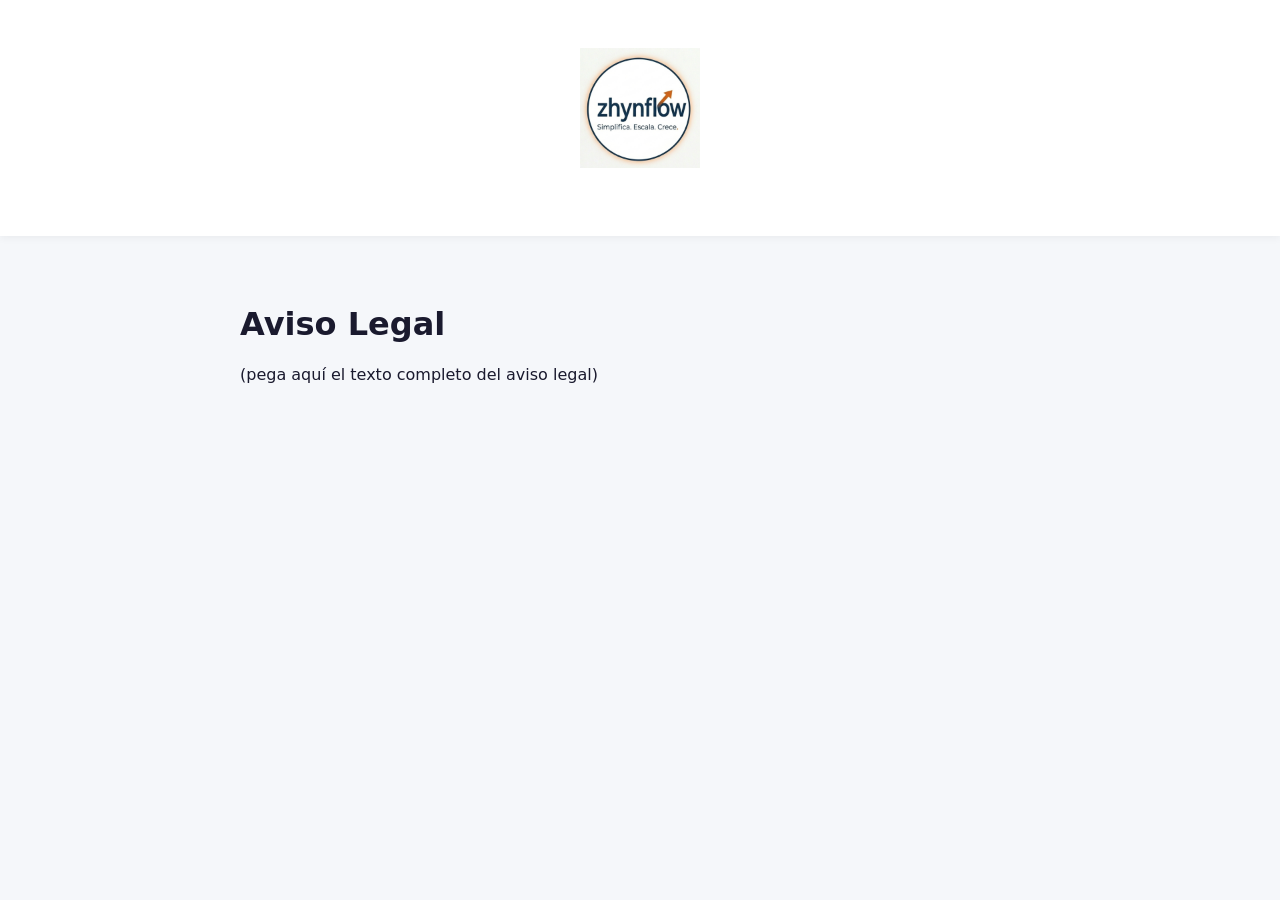
==== legal.html @ cfd8d445 "Create legal.html" ====
<!DOCTYPE html>
<html lang="es">
<head>
    <meta charset="UTF-8">
    <title>Aviso Legal - ZhynFlow</title>
    <link rel="stylesheet" href="style.css">
</head>
<body>
    <header>
        <a href="index.html"><img src="logo.png" alt="ZhynFlow" class="logo"></a>
    </header>
    <main style="max-width:800px; margin:2rem auto; padding:1rem;">
        <h1>Aviso Legal</h1>
        <p style="white-space:pre-line;">(pega aquí el texto completo del aviso legal)</p>
    </main>
</body>
</html>
---- style.css ----
body {
    font-family: 'Segoe UI', system-ui, sans-serif;
    margin: 0;
    padding: 0;
    background: #f5f7fa;
    color: #1a1a2e;
}
header {
    text-align: center;
    padding: 3rem 1rem;
    background: #ffffff;
    box-shadow: 0 2px 8px rgba(0,0,0,0.05);
}
.logo {
    max-width: 120px;
    margin-bottom: 1rem;
}
.tagline {
    font-size: 1.3rem;
    color: #2e7d32;
    font-weight: 600;
}
#products {
    padding: 2rem;
    max-width: 1000px;
    margin: 0 auto;
}
#products h2 {
    text-align: center;
    margin-bottom: 2rem;
}
.product-card {
    background: white;
    border-radius: 12px;
    padding: 2rem;
    margin-bottom: 2rem;
    box-shadow: 0 5px 15px rgba(0,0,0,0.08);
    display: flex;
    flex-wrap: wrap;
    gap: 2rem;
}
.product-card img {
    width: 120px;
    height: 120px;
    object-fit: contain;
}
.product-info {
    flex: 1;
    min-width: 250px;
}
.product-info h3 {
    margin-top: 0;
}
.price {
    font-size: 2rem;
    font-weight: 700;
    color: #0d6efd;
    margin: 0.5rem 0;
}
.buy-btn {
    display: inline-block;
    background: #0d6efd;
    color: white;
    padding: 0.8rem 2rem;
    border-radius: 8px;
    text-decoration: none;
    font-weight: 600;
    margin-top: 1rem;
}
.buy-btn:hover {
    background: #0b5ed7;
}
#how-it-works {
    background: white;
    padding: 3rem 1rem;
}
.features {
    display: flex;
    justify-content: center;
    gap: 2rem;
    flex-wrap: wrap;
    max-width: 900px;
    margin: 0 auto;
}
.feature {
    text-align: center;
    flex: 1;
    min-width: 200px;
}
.feature .icon { font-size: 2rem; }
#testimonials {
    padding: 2rem;
    max-width: 800px;
    margin: 0 auto;
    text-align: center;
}
footer {
    text-align: center;
    padding: 2rem;
    color: #888;
    font-size: 0.9rem;
}
footer a { color: #888; margin: 0 0.5rem; }
@media (max-width: 600px) {
    .product-card { flex-direction: column; }
    .features { flex-direction: column; }
}
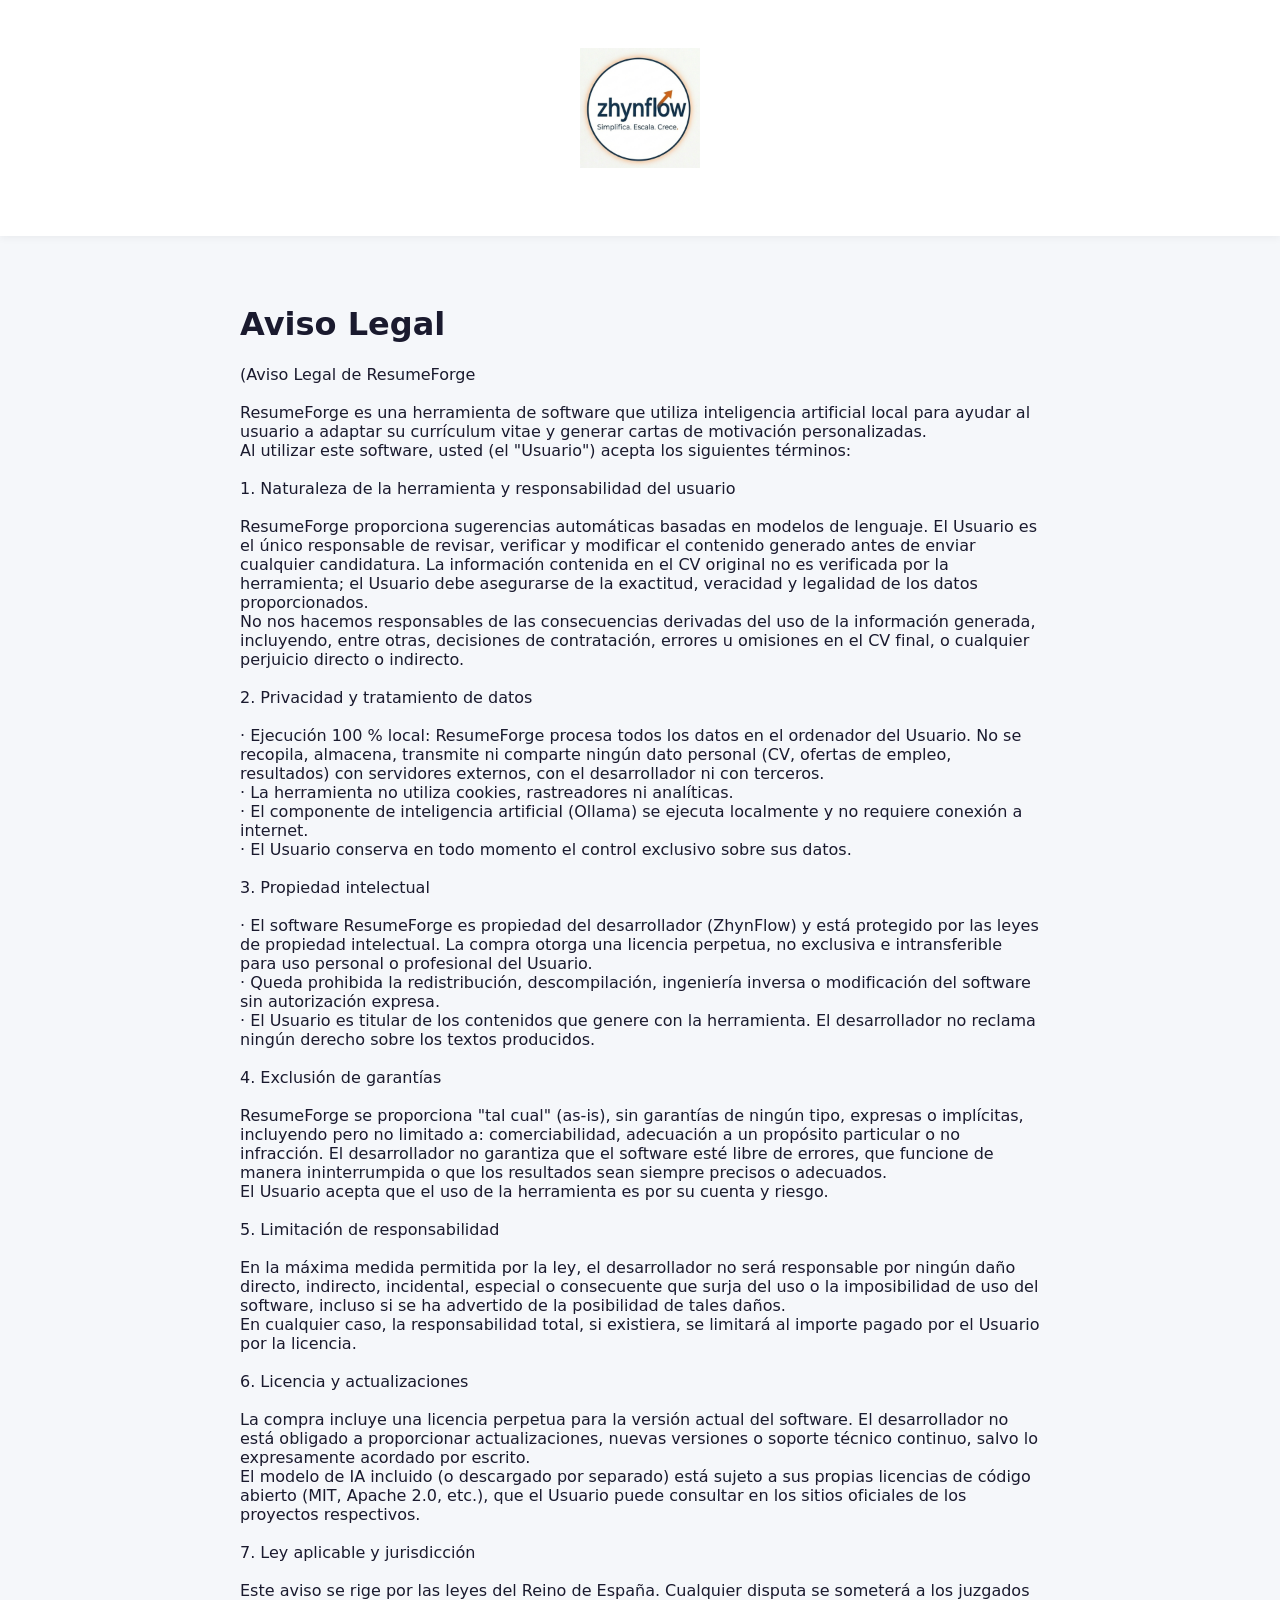
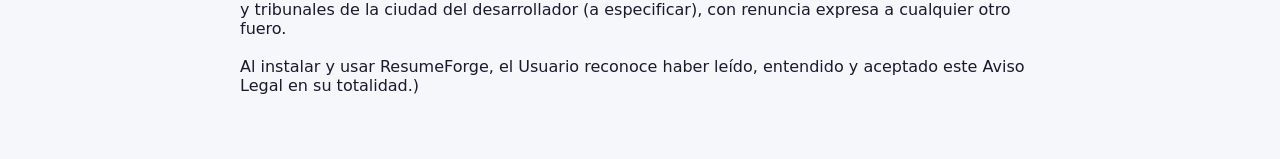
==== commit 9f54c214: "Update legal.html" ====
--- a/legal.html
+++ b/legal.html
@@ -11,7 +11,49 @@
     </header>
     <main style="max-width:800px; margin:2rem auto; padding:1rem;">
         <h1>Aviso Legal</h1>
-        <p style="white-space:pre-line;">(pega aquí el texto completo del aviso legal)</p>
+        <p style="white-space:pre-line;">(Aviso Legal de ResumeForge
+
+ResumeForge es una herramienta de software que utiliza inteligencia artificial local para ayudar al usuario a adaptar su currículum vitae y generar cartas de motivación personalizadas.
+Al utilizar este software, usted (el "Usuario") acepta los siguientes términos:
+
+1. Naturaleza de la herramienta y responsabilidad del usuario
+
+ResumeForge proporciona sugerencias automáticas basadas en modelos de lenguaje. El Usuario es el único responsable de revisar, verificar y modificar el contenido generado antes de enviar cualquier candidatura. La información contenida en el CV original no es verificada por la herramienta; el Usuario debe asegurarse de la exactitud, veracidad y legalidad de los datos proporcionados.
+No nos hacemos responsables de las consecuencias derivadas del uso de la información generada, incluyendo, entre otras, decisiones de contratación, errores u omisiones en el CV final, o cualquier perjuicio directo o indirecto.
+
+2. Privacidad y tratamiento de datos
+
+· Ejecución 100 % local: ResumeForge procesa todos los datos en el ordenador del Usuario. No se recopila, almacena, transmite ni comparte ningún dato personal (CV, ofertas de empleo, resultados) con servidores externos, con el desarrollador ni con terceros.
+· La herramienta no utiliza cookies, rastreadores ni analíticas.
+· El componente de inteligencia artificial (Ollama) se ejecuta localmente y no requiere conexión a internet.
+· El Usuario conserva en todo momento el control exclusivo sobre sus datos.
+
+3. Propiedad intelectual
+
+· El software ResumeForge es propiedad del desarrollador (ZhynFlow) y está protegido por las leyes de propiedad intelectual. La compra otorga una licencia perpetua, no exclusiva e intransferible para uso personal o profesional del Usuario.
+· Queda prohibida la redistribución, descompilación, ingeniería inversa o modificación del software sin autorización expresa.
+· El Usuario es titular de los contenidos que genere con la herramienta. El desarrollador no reclama ningún derecho sobre los textos producidos.
+
+4. Exclusión de garantías
+
+ResumeForge se proporciona "tal cual" (as-is), sin garantías de ningún tipo, expresas o implícitas, incluyendo pero no limitado a: comerciabilidad, adecuación a un propósito particular o no infracción. El desarrollador no garantiza que el software esté libre de errores, que funcione de manera ininterrumpida o que los resultados sean siempre precisos o adecuados.
+El Usuario acepta que el uso de la herramienta es por su cuenta y riesgo.
+
+5. Limitación de responsabilidad
+
+En la máxima medida permitida por la ley, el desarrollador no será responsable por ningún daño directo, indirecto, incidental, especial o consecuente que surja del uso o la imposibilidad de uso del software, incluso si se ha advertido de la posibilidad de tales daños.
+En cualquier caso, la responsabilidad total, si existiera, se limitará al importe pagado por el Usuario por la licencia.
+
+6. Licencia y actualizaciones
+
+La compra incluye una licencia perpetua para la versión actual del software. El desarrollador no está obligado a proporcionar actualizaciones, nuevas versiones o soporte técnico continuo, salvo lo expresamente acordado por escrito.
+El modelo de IA incluido (o descargado por separado) está sujeto a sus propias licencias de código abierto (MIT, Apache 2.0, etc.), que el Usuario puede consultar en los sitios oficiales de los proyectos respectivos.
+
+7. Ley aplicable y jurisdicción
+
+Este aviso se rige por las leyes del Reino de España. Cualquier disputa se someterá a los juzgados y tribunales de la ciudad del desarrollador (a especificar), con renuncia expresa a cualquier otro fuero.
+
+Al instalar y usar ResumeForge, el Usuario reconoce haber leído, entendido y aceptado este Aviso Legal en su totalidad.)</p>
     </main>
 </body>
 </html>
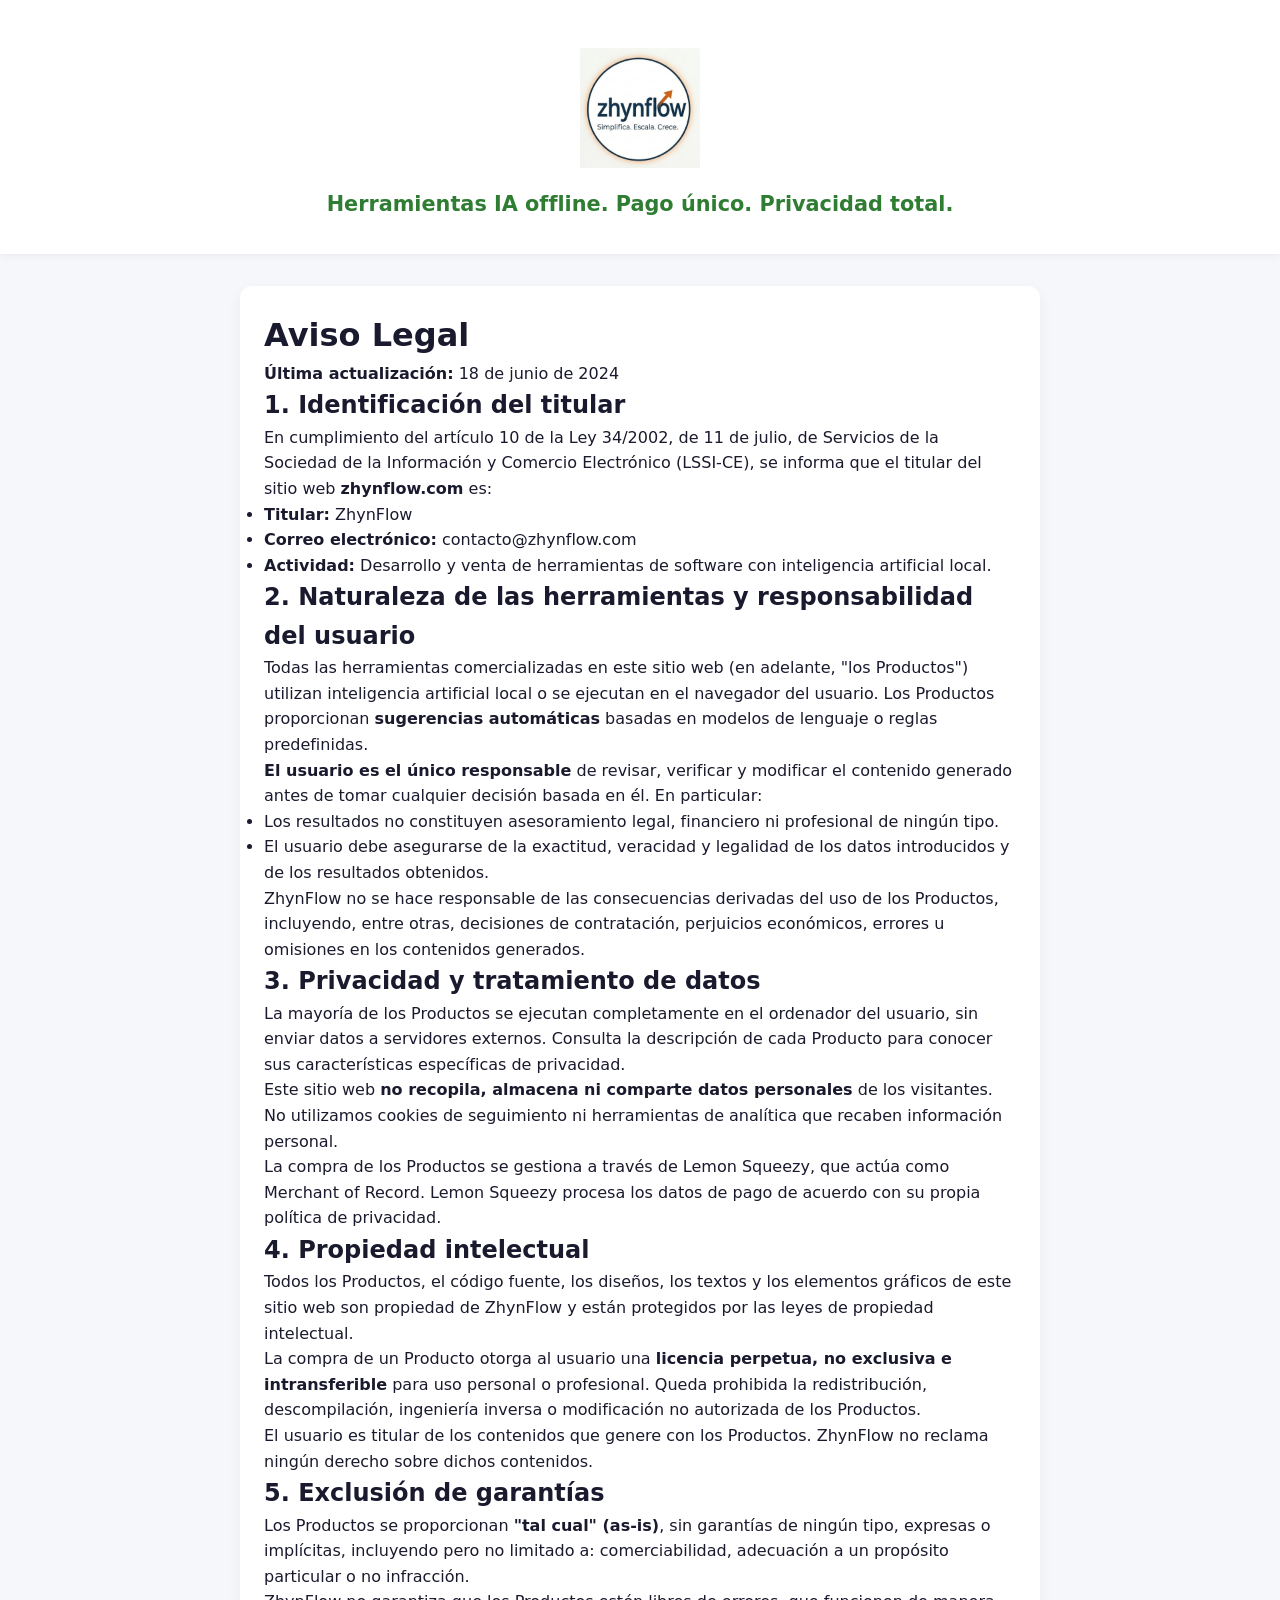
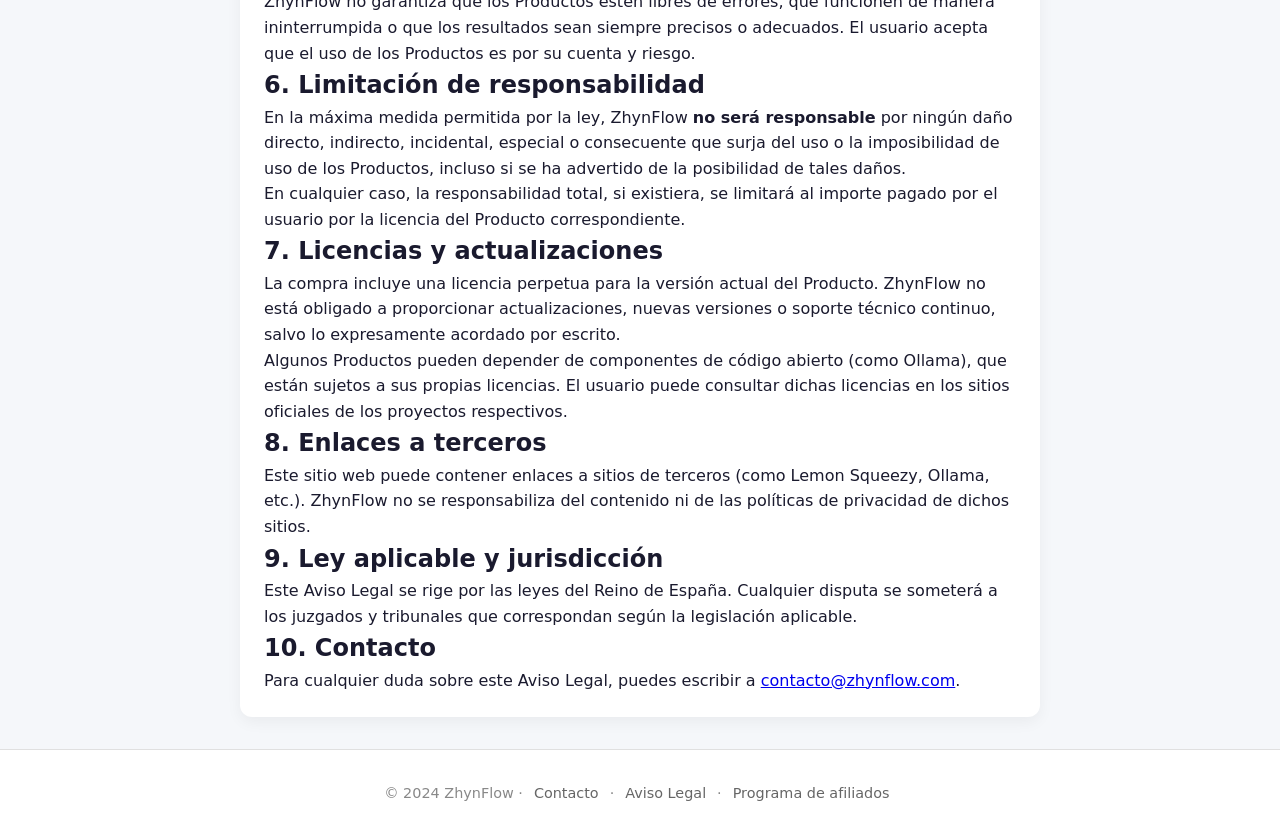
==== commit b791bc5a: "Update legal.html" ====
--- a/legal.html
+++ b/legal.html
@@ -2,58 +2,72 @@
 <html lang="es">
 <head>
     <meta charset="UTF-8">
-    <title>Aviso Legal - ZhynFlow</title>
+    <meta name="viewport" content="width=device-width, initial-scale=1.0">
+    <title>Aviso Legal – ZhynFlow</title>
     <link rel="stylesheet" href="style.css">
+    <link rel="icon" type="image/x-icon" href="favicon.ico">
 </head>
 <body>
     <header>
         <a href="index.html"><img src="logo.png" alt="ZhynFlow" class="logo"></a>
+        <p class="tagline">Herramientas IA offline. Pago único. Privacidad total.</p>
     </header>
-    <main style="max-width:800px; margin:2rem auto; padding:1rem;">
+
+    <main style="max-width:800px; margin:2rem auto; padding:1.5rem; background:white; border-radius:12px; box-shadow:0 5px 15px rgba(0,0,0,0.05);">
         <h1>Aviso Legal</h1>
-        <p style="white-space:pre-line;">(Aviso Legal de ResumeForge
+        <p><strong>Última actualización:</strong> 18 de junio de 2024</p>
 
-ResumeForge es una herramienta de software que utiliza inteligencia artificial local para ayudar al usuario a adaptar su currículum vitae y generar cartas de motivación personalizadas.
-Al utilizar este software, usted (el "Usuario") acepta los siguientes términos:
+        <h2>1. Identificación del titular</h2>
+        <p>En cumplimiento del artículo 10 de la Ley 34/2002, de 11 de julio, de Servicios de la Sociedad de la Información y Comercio Electrónico (LSSI-CE), se informa que el titular del sitio web <strong>zhynflow.com</strong> es:</p>
+        <ul>
+            <li><strong>Titular:</strong> ZhynFlow</li>
+            <li><strong>Correo electrónico:</strong> contacto@zhynflow.com</li>
+            <li><strong>Actividad:</strong> Desarrollo y venta de herramientas de software con inteligencia artificial local.</li>
+        </ul>
 
-1. Naturaleza de la herramienta y responsabilidad del usuario
+        <h2>2. Naturaleza de las herramientas y responsabilidad del usuario</h2>
+        <p>Todas las herramientas comercializadas en este sitio web (en adelante, "los Productos") utilizan inteligencia artificial local o se ejecutan en el navegador del usuario. Los Productos proporcionan <strong>sugerencias automáticas</strong> basadas en modelos de lenguaje o reglas predefinidas.</p>
+        <p><strong>El usuario es el único responsable</strong> de revisar, verificar y modificar el contenido generado antes de tomar cualquier decisión basada en él. En particular:</p>
+        <ul>
+            <li>Los resultados no constituyen asesoramiento legal, financiero ni profesional de ningún tipo.</li>
+            <li>El usuario debe asegurarse de la exactitud, veracidad y legalidad de los datos introducidos y de los resultados obtenidos.</li>
+        </ul>
+        <p>ZhynFlow no se hace responsable de las consecuencias derivadas del uso de los Productos, incluyendo, entre otras, decisiones de contratación, perjuicios económicos, errores u omisiones en los contenidos generados.</p>
 
-ResumeForge proporciona sugerencias automáticas basadas en modelos de lenguaje. El Usuario es el único responsable de revisar, verificar y modificar el contenido generado antes de enviar cualquier candidatura. La información contenida en el CV original no es verificada por la herramienta; el Usuario debe asegurarse de la exactitud, veracidad y legalidad de los datos proporcionados.
-No nos hacemos responsables de las consecuencias derivadas del uso de la información generada, incluyendo, entre otras, decisiones de contratación, errores u omisiones en el CV final, o cualquier perjuicio directo o indirecto.
+        <h2>3. Privacidad y tratamiento de datos</h2>
+        <p>La mayoría de los Productos se ejecutan completamente en el ordenador del usuario, sin enviar datos a servidores externos. Consulta la descripción de cada Producto para conocer sus características específicas de privacidad.</p>
+        <p>Este sitio web <strong>no recopila, almacena ni comparte datos personales</strong> de los visitantes. No utilizamos cookies de seguimiento ni herramientas de analítica que recaben información personal.</p>
+        <p>La compra de los Productos se gestiona a través de Lemon Squeezy, que actúa como Merchant of Record. Lemon Squeezy procesa los datos de pago de acuerdo con su propia política de privacidad.</p>
 
-2. Privacidad y tratamiento de datos
+        <h2>4. Propiedad intelectual</h2>
+        <p>Todos los Productos, el código fuente, los diseños, los textos y los elementos gráficos de este sitio web son propiedad de ZhynFlow y están protegidos por las leyes de propiedad intelectual.</p>
+        <p>La compra de un Producto otorga al usuario una <strong>licencia perpetua, no exclusiva e intransferible</strong> para uso personal o profesional. Queda prohibida la redistribución, descompilación, ingeniería inversa o modificación no autorizada de los Productos.</p>
+        <p>El usuario es titular de los contenidos que genere con los Productos. ZhynFlow no reclama ningún derecho sobre dichos contenidos.</p>
 
-· Ejecución 100 % local: ResumeForge procesa todos los datos en el ordenador del Usuario. No se recopila, almacena, transmite ni comparte ningún dato personal (CV, ofertas de empleo, resultados) con servidores externos, con el desarrollador ni con terceros.
-· La herramienta no utiliza cookies, rastreadores ni analíticas.
-· El componente de inteligencia artificial (Ollama) se ejecuta localmente y no requiere conexión a internet.
-· El Usuario conserva en todo momento el control exclusivo sobre sus datos.
+        <h2>5. Exclusión de garantías</h2>
+        <p>Los Productos se proporcionan <strong>"tal cual" (as-is)</strong>, sin garantías de ningún tipo, expresas o implícitas, incluyendo pero no limitado a: comerciabilidad, adecuación a un propósito particular o no infracción.</p>
+        <p>ZhynFlow no garantiza que los Productos estén libres de errores, que funcionen de manera ininterrumpida o que los resultados sean siempre precisos o adecuados. El usuario acepta que el uso de los Productos es por su cuenta y riesgo.</p>
 
-3. Propiedad intelectual
+        <h2>6. Limitación de responsabilidad</h2>
+        <p>En la máxima medida permitida por la ley, ZhynFlow <strong>no será responsable</strong> por ningún daño directo, indirecto, incidental, especial o consecuente que surja del uso o la imposibilidad de uso de los Productos, incluso si se ha advertido de la posibilidad de tales daños.</p>
+        <p>En cualquier caso, la responsabilidad total, si existiera, se limitará al importe pagado por el usuario por la licencia del Producto correspondiente.</p>
 
-· El software ResumeForge es propiedad del desarrollador (ZhynFlow) y está protegido por las leyes de propiedad intelectual. La compra otorga una licencia perpetua, no exclusiva e intransferible para uso personal o profesional del Usuario.
-· Queda prohibida la redistribución, descompilación, ingeniería inversa o modificación del software sin autorización expresa.
-· El Usuario es titular de los contenidos que genere con la herramienta. El desarrollador no reclama ningún derecho sobre los textos producidos.
+        <h2>7. Licencias y actualizaciones</h2>
+        <p>La compra incluye una licencia perpetua para la versión actual del Producto. ZhynFlow no está obligado a proporcionar actualizaciones, nuevas versiones o soporte técnico continuo, salvo lo expresamente acordado por escrito.</p>
+        <p>Algunos Productos pueden depender de componentes de código abierto (como Ollama), que están sujetos a sus propias licencias. El usuario puede consultar dichas licencias en los sitios oficiales de los proyectos respectivos.</p>
 
-4. Exclusión de garantías
+        <h2>8. Enlaces a terceros</h2>
+        <p>Este sitio web puede contener enlaces a sitios de terceros (como Lemon Squeezy, Ollama, etc.). ZhynFlow no se responsabiliza del contenido ni de las políticas de privacidad de dichos sitios.</p>
 
-ResumeForge se proporciona "tal cual" (as-is), sin garantías de ningún tipo, expresas o implícitas, incluyendo pero no limitado a: comerciabilidad, adecuación a un propósito particular o no infracción. El desarrollador no garantiza que el software esté libre de errores, que funcione de manera ininterrumpida o que los resultados sean siempre precisos o adecuados.
-El Usuario acepta que el uso de la herramienta es por su cuenta y riesgo.
+        <h2>9. Ley aplicable y jurisdicción</h2>
+        <p>Este Aviso Legal se rige por las leyes del Reino de España. Cualquier disputa se someterá a los juzgados y tribunales que correspondan según la legislación aplicable.</p>
 
-5. Limitación de responsabilidad
+        <h2>10. Contacto</h2>
+        <p>Para cualquier duda sobre este Aviso Legal, puedes escribir a <a href="mailto:contacto@zhynflow.com">contacto@zhynflow.com</a>.</p>
+    </main>
 
-En la máxima medida permitida por la ley, el desarrollador no será responsable por ningún daño directo, indirecto, incidental, especial o consecuente que surja del uso o la imposibilidad de uso del software, incluso si se ha advertido de la posibilidad de tales daños.
-En cualquier caso, la responsabilidad total, si existiera, se limitará al importe pagado por el Usuario por la licencia.
-
-6. Licencia y actualizaciones
-
-La compra incluye una licencia perpetua para la versión actual del software. El desarrollador no está obligado a proporcionar actualizaciones, nuevas versiones o soporte técnico continuo, salvo lo expresamente acordado por escrito.
-El modelo de IA incluido (o descargado por separado) está sujeto a sus propias licencias de código abierto (MIT, Apache 2.0, etc.), que el Usuario puede consultar en los sitios oficiales de los proyectos respectivos.
-
-7. Ley aplicable y jurisdicción
-
-Este aviso se rige por las leyes del Reino de España. Cualquier disputa se someterá a los juzgados y tribunales de la ciudad del desarrollador (a especificar), con renuncia expresa a cualquier otro fuero.
-
-Al instalar y usar ResumeForge, el Usuario reconoce haber leído, entendido y aceptado este Aviso Legal en su totalidad.)</p>
-    </main>
+    <footer>
+        <p>© 2024 ZhynFlow · <a href="mailto:contacto@zhynflow.com">Contacto</a> · <a href="legal.html">Aviso Legal</a> · <a href="https://zhynflow.lemonsqueezy.com/affiliates">Programa de afiliados</a></p>
+    </footer>
 </body>
 </html>
--- a/style.css
+++ b/style.css
@@ -1,107 +1,241 @@
-body {
-    font-family: 'Segoe UI', system-ui, sans-serif;
+* {
+    box-sizing: border-box;
     margin: 0;
     padding: 0;
+}
+
+body {
+    font-family: 'Segoe UI', system-ui, -apple-system, sans-serif;
     background: #f5f7fa;
     color: #1a1a2e;
-}
+    line-height: 1.6;
+}
+
 header {
     text-align: center;
-    padding: 3rem 1rem;
+    padding: 3rem 1rem 2rem;
     background: #ffffff;
     box-shadow: 0 2px 8px rgba(0,0,0,0.05);
 }
+
 .logo {
     max-width: 120px;
-    margin-bottom: 1rem;
-}
+    height: auto;
+    margin-bottom: 0.8rem;
+}
+
 .tagline {
     font-size: 1.3rem;
     color: #2e7d32;
     font-weight: 600;
 }
-#products {
-    padding: 2rem;
+
+section {
+    padding: 3rem 1.5rem;
     max-width: 1000px;
     margin: 0 auto;
 }
-#products h2 {
+
+section h2 {
     text-align: center;
     margin-bottom: 2rem;
-}
+    color: #1a1a2e;
+}
+
 .product-card {
     background: white;
-    border-radius: 12px;
+    border-radius: 16px;
     padding: 2rem;
-    margin-bottom: 2rem;
-    box-shadow: 0 5px 15px rgba(0,0,0,0.08);
+    margin-bottom: 2.5rem;
+    box-shadow: 0 8px 24px rgba(0,0,0,0.06);
     display: flex;
     flex-wrap: wrap;
     gap: 2rem;
-}
-.product-card img {
-    width: 120px;
-    height: 120px;
-    object-fit: contain;
-}
+    align-items: flex-start;
+    transition: box-shadow 0.2s;
+}
+
+.product-card:hover {
+    box-shadow: 0 12px 32px rgba(0,0,0,0.1);
+}
+
+.product-icon {
+    font-size: 3rem;
+    width: 80px;
+    height: 80px;
+    display: flex;
+    align-items: center;
+    justify-content: center;
+    background: #f0f2f5;
+    border-radius: 16px;
+    flex-shrink: 0;
+}
+
 .product-info {
     flex: 1;
     min-width: 250px;
 }
+
 .product-info h3 {
-    margin-top: 0;
-}
+    font-size: 1.6rem;
+    margin-bottom: 0.3rem;
+}
+
+.product-tagline {
+    color: #555;
+    margin-bottom: 0.8rem;
+    font-size: 1.05rem;
+}
+
+.product-desc {
+    margin-bottom: 1rem;
+    color: #444;
+}
+
+.product-features {
+    list-style: none;
+    margin-bottom: 1.2rem;
+}
+
+.product-features li {
+    padding: 0.3rem 0 0.3rem 1.5rem;
+    position: relative;
+    font-size: 0.95rem;
+    color: #333;
+}
+
+.product-features li::before {
+    content: "✅";
+    position: absolute;
+    left: 0;
+    font-size: 0.8rem;
+}
+
+.product-testimonial {
+    background: #f9fafb;
+    border-left: 4px solid #0d6efd;
+    padding: 0.8rem 1rem;
+    margin: 1rem 0;
+    font-style: italic;
+    color: #555;
+    border-radius: 0 8px 8px 0;
+}
+
+.product-testimonial .autor {
+    font-style: normal;
+    font-weight: 600;
+    display: block;
+    margin-top: 0.4rem;
+    color: #333;
+}
+
 .price {
     font-size: 2rem;
     font-weight: 700;
     color: #0d6efd;
-    margin: 0.5rem 0;
-}
+    margin: 0.8rem 0 0.3rem;
+}
+
+.price-type {
+    color: #888;
+    font-size: 0.9rem;
+    margin-bottom: 1rem;
+}
+
 .buy-btn {
     display: inline-block;
     background: #0d6efd;
     color: white;
-    padding: 0.8rem 2rem;
+    padding: 0.8rem 2.2rem;
     border-radius: 8px;
     text-decoration: none;
     font-weight: 600;
-    margin-top: 1rem;
-}
+    font-size: 1rem;
+    transition: background 0.2s;
+    margin-top: 0.5rem;
+}
+
 .buy-btn:hover {
     background: #0b5ed7;
 }
-#how-it-works {
-    background: white;
-    padding: 3rem 1rem;
-}
+
+.etiquetas {
+    margin-top: 1rem;
+    display: flex;
+    flex-wrap: wrap;
+    gap: 0.5rem;
+}
+
+.tag {
+    background: #e8f0fe;
+    color: #1a56db;
+    padding: 0.25rem 0.7rem;
+    border-radius: 20px;
+    font-size: 0.8rem;
+    font-weight: 500;
+}
+
+#why {
+    background: #ffffff;
+    max-width: 100%;
+    padding: 3rem 1.5rem;
+}
+
 .features {
     display: flex;
     justify-content: center;
-    gap: 2rem;
+    gap: 2.5rem;
     flex-wrap: wrap;
     max-width: 900px;
     margin: 0 auto;
 }
+
 .feature {
     text-align: center;
     flex: 1;
     min-width: 200px;
 }
-.feature .icon { font-size: 2rem; }
-#testimonials {
-    padding: 2rem;
-    max-width: 800px;
-    margin: 0 auto;
-    text-align: center;
-}
+
+.feature .icon {
+    font-size: 2.2rem;
+    display: block;
+    margin-bottom: 0.8rem;
+}
+
+.feature h3 {
+    margin-bottom: 0.5rem;
+}
+
 footer {
     text-align: center;
-    padding: 2rem;
+    padding: 2rem 1rem;
     color: #888;
     font-size: 0.9rem;
-}
-footer a { color: #888; margin: 0 0.5rem; }
-@media (max-width: 600px) {
-    .product-card { flex-direction: column; }
-    .features { flex-direction: column; }
-}
+    border-top: 1px solid #e0e0e0;
+    background: #fff;
+}
+
+footer a {
+    color: #666;
+    margin: 0 0.4rem;
+    text-decoration: none;
+}
+
+footer a:hover {
+    text-decoration: underline;
+}
+
+@media (max-width: 650px) {
+    .product-card {
+        flex-direction: column;
+        align-items: center;
+        text-align: center;
+    }
+    .product-features li {
+        text-align: left;
+    }
+    .features {
+        flex-direction: column;
+        align-items: center;
+    }
+}
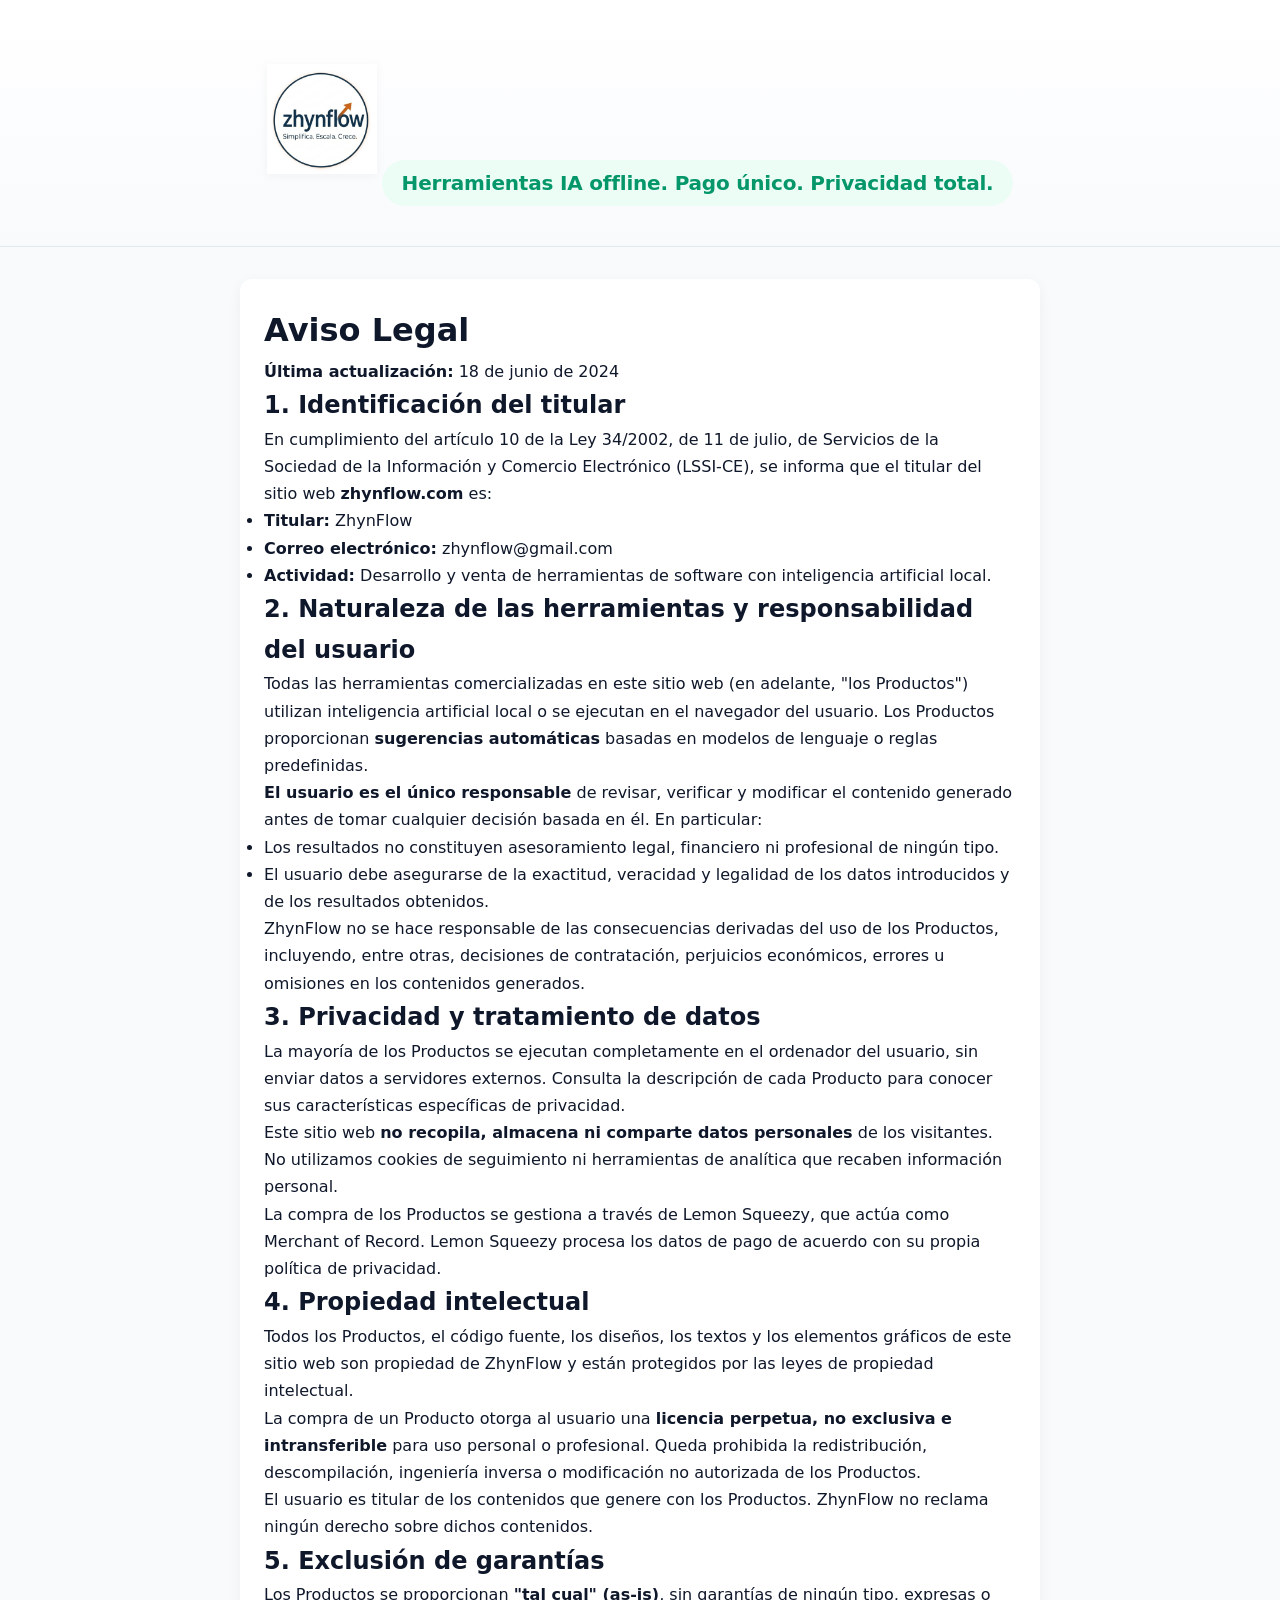
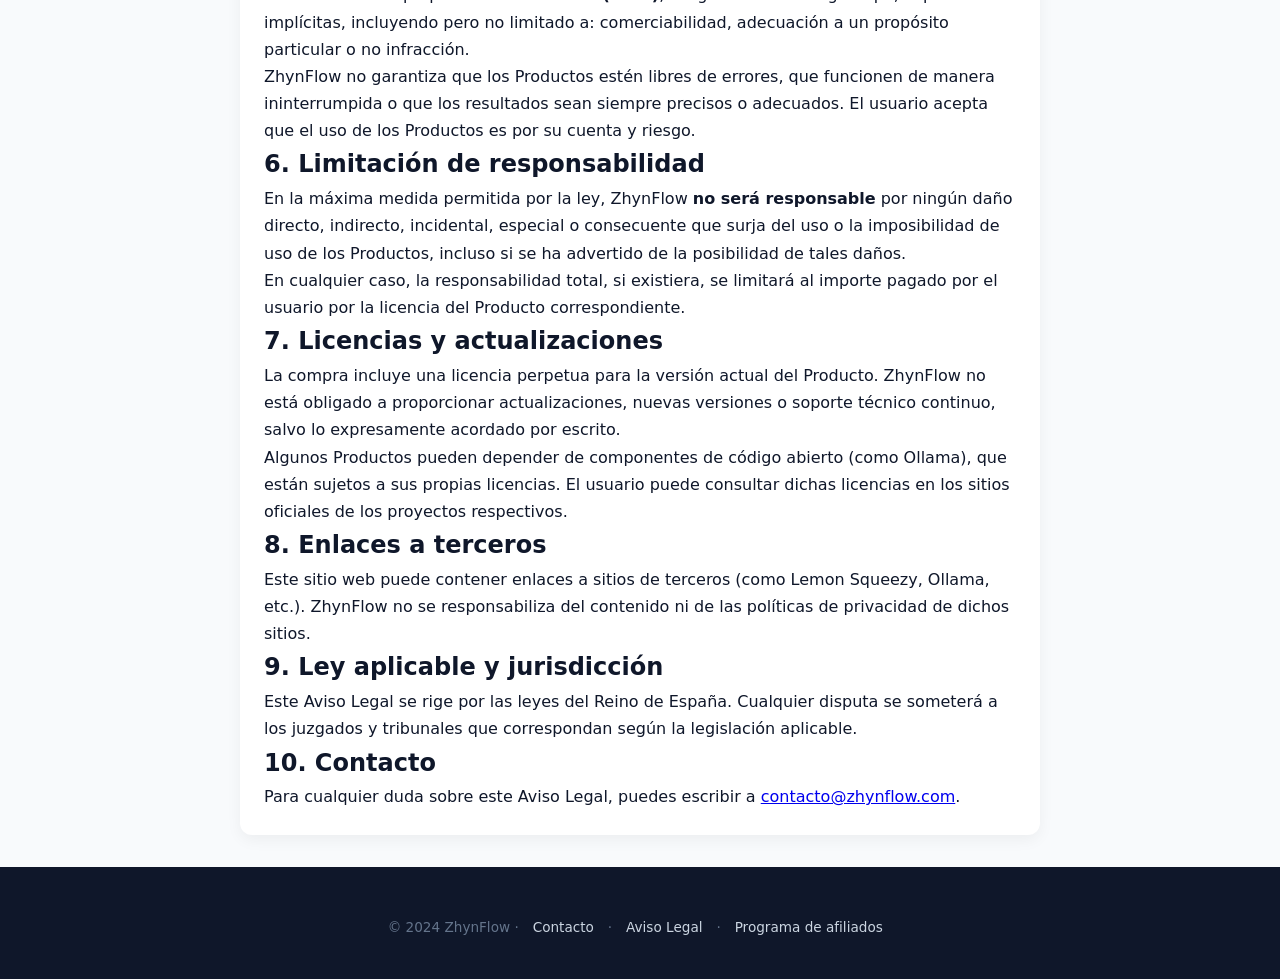
==== commit dcd4df18: "Update legal.html" ====
--- a/legal.html
+++ b/legal.html
@@ -21,7 +21,7 @@
         <p>En cumplimiento del artículo 10 de la Ley 34/2002, de 11 de julio, de Servicios de la Sociedad de la Información y Comercio Electrónico (LSSI-CE), se informa que el titular del sitio web <strong>zhynflow.com</strong> es:</p>
         <ul>
             <li><strong>Titular:</strong> ZhynFlow</li>
-            <li><strong>Correo electrónico:</strong> contacto@zhynflow.com</li>
+            <li><strong>Correo electrónico:</strong> zhynflow@gmail.com</li>
             <li><strong>Actividad:</strong> Desarrollo y venta de herramientas de software con inteligencia artificial local.</li>
         </ul>
 
@@ -67,7 +67,7 @@
     </main>
 
     <footer>
-        <p>© 2024 ZhynFlow · <a href="mailto:contacto@zhynflow.com">Contacto</a> · <a href="legal.html">Aviso Legal</a> · <a href="https://zhynflow.lemonsqueezy.com/affiliates">Programa de afiliados</a></p>
+        <p>© 2024 ZhynFlow · <a href="mailto:zhynflow@gmail.com">Contacto</a> · <a href="legal.html">Aviso Legal</a> · <a href="https://zhynflow.lemonsqueezy.com/affiliates">Programa de afiliados</a></p>
     </footer>
 </body>
 </html>
--- a/style.css
+++ b/style.css
@@ -1,235 +1,315 @@
+/* ========== RESET Y BASE ========== */
 * {
     box-sizing: border-box;
     margin: 0;
     padding: 0;
 }
 
+:root {
+    --bg: #f8fafc;
+    --surface: #ffffff;
+    --text-primary: #0f172a;
+    --text-secondary: #475569;
+    --accent: #0d6efd;
+    --accent-hover: #0b5ed7;
+    --success: #059669;
+    --success-light: #ecfdf5;
+    --border: #e2e8f0;
+    --shadow-sm: 0 1px 2px rgba(0,0,0,0.05);
+    --shadow-md: 0 4px 24px rgba(0,0,0,0.06);
+    --shadow-lg: 0 12px 40px rgba(0,0,0,0.08);
+    --radius: 16px;
+    --transition: 0.25s cubic-bezier(0.4, 0, 0.2, 1);
+}
+
 body {
-    font-family: 'Segoe UI', system-ui, -apple-system, sans-serif;
-    background: #f5f7fa;
-    color: #1a1a2e;
-    line-height: 1.6;
-}
-
+    font-family: 'Inter', system-ui, -apple-system, sans-serif;
+    background: var(--bg);
+    color: var(--text-primary);
+    line-height: 1.7;
+    -webkit-font-smoothing: antialiased;
+}
+
+/* ========== CABECERA ========== */
 header {
     text-align: center;
-    padding: 3rem 1rem 2rem;
-    background: #ffffff;
-    box-shadow: 0 2px 8px rgba(0,0,0,0.05);
-}
-
+    padding: 4rem 1rem 2.5rem;
+    background: linear-gradient(180deg, #ffffff 0%, #f8fafc 100%);
+    border-bottom: 1px solid var(--border);
+}
 .logo {
-    max-width: 120px;
+    max-width: 110px;
     height: auto;
-    margin-bottom: 0.8rem;
-}
-
+    margin-bottom: 1rem;
+    filter: drop-shadow(0 2px 4px rgba(0,0,0,0.04));
+}
 .tagline {
-    font-size: 1.3rem;
-    color: #2e7d32;
+    font-size: 1.25rem;
+    color: var(--success);
     font-weight: 600;
-}
-
+    letter-spacing: -0.01em;
+    background: var(--success-light);
+    display: inline-block;
+    padding: 0.4rem 1.2rem;
+    border-radius: 50px;
+}
+
+/* ========== SECCIONES ========== */
 section {
-    padding: 3rem 1.5rem;
-    max-width: 1000px;
+    padding: 4rem 1.5rem;
+    max-width: 1050px;
     margin: 0 auto;
 }
-
 section h2 {
     text-align: center;
-    margin-bottom: 2rem;
-    color: #1a1a2e;
-}
-
+    margin-bottom: 3rem;
+    color: var(--text-primary);
+    font-size: 2rem;
+    font-weight: 700;
+    letter-spacing: -0.02em;
+}
+
+/* ========== TARJETAS DE PRODUCTO ========== */
 .product-card {
-    background: white;
-    border-radius: 16px;
-    padding: 2rem;
+    background: var(--surface);
+    border-radius: var(--radius);
+    padding: 2.5rem;
     margin-bottom: 2.5rem;
-    box-shadow: 0 8px 24px rgba(0,0,0,0.06);
+    box-shadow: var(--shadow-sm);
+    border: 1px solid var(--border);
     display: flex;
     flex-wrap: wrap;
-    gap: 2rem;
+    gap: 2.5rem;
     align-items: flex-start;
-    transition: box-shadow 0.2s;
-}
-
+    transition: box-shadow var(--transition), transform var(--transition), border-color var(--transition);
+    position: relative;
+    overflow: hidden;
+}
+.product-card::before {
+    content: '';
+    position: absolute;
+    top: 0;
+    left: 0;
+    width: 4px;
+    height: 100%;
+    background: linear-gradient(180deg, var(--accent) 0%, #7c3aed 100%);
+    opacity: 0;
+    transition: opacity var(--transition);
+}
 .product-card:hover {
-    box-shadow: 0 12px 32px rgba(0,0,0,0.1);
+    box-shadow: var(--shadow-lg);
+    border-color: transparent;
+    transform: translateY(-2px);
+}
+.product-card:hover::before {
+    opacity: 1;
 }
 
 .product-icon {
-    font-size: 3rem;
-    width: 80px;
-    height: 80px;
+    font-size: 2.5rem;
+    width: 90px;
+    height: 90px;
     display: flex;
     align-items: center;
     justify-content: center;
-    background: #f0f2f5;
-    border-radius: 16px;
+    background: #f1f5f9;
+    border-radius: 18px;
     flex-shrink: 0;
+    transition: background var(--transition);
+}
+.product-card:hover .product-icon {
+    background: #e8f0fe;
 }
 
 .product-info {
     flex: 1;
-    min-width: 250px;
-}
-
+    min-width: 260px;
+}
 .product-info h3 {
-    font-size: 1.6rem;
+    font-size: 1.7rem;
+    font-weight: 700;
     margin-bottom: 0.3rem;
-}
-
+    letter-spacing: -0.01em;
+}
 .product-tagline {
-    color: #555;
-    margin-bottom: 0.8rem;
-    font-size: 1.05rem;
-}
-
+    color: var(--text-secondary);
+    margin-bottom: 1rem;
+    font-size: 1.1rem;
+    font-weight: 500;
+}
 .product-desc {
-    margin-bottom: 1rem;
-    color: #444;
+    margin-bottom: 1.2rem;
+    color: var(--text-secondary);
+    font-size: 0.95rem;
 }
 
 .product-features {
     list-style: none;
-    margin-bottom: 1.2rem;
-}
-
+    margin-bottom: 1.5rem;
+}
 .product-features li {
-    padding: 0.3rem 0 0.3rem 1.5rem;
+    padding: 0.4rem 0 0.4rem 1.6rem;
     position: relative;
-    font-size: 0.95rem;
-    color: #333;
-}
-
+    font-size: 0.9rem;
+    color: var(--text-primary);
+}
 .product-features li::before {
-    content: "✅";
+    content: "";
     position: absolute;
     left: 0;
-    font-size: 0.8rem;
+    top: 0.7rem;
+    width: 8px;
+    height: 8px;
+    background: var(--success);
+    border-radius: 50%;
 }
 
 .product-testimonial {
     background: #f9fafb;
-    border-left: 4px solid #0d6efd;
-    padding: 0.8rem 1rem;
-    margin: 1rem 0;
+    border-left: 3px solid var(--accent);
+    padding: 1rem 1.2rem;
+    margin: 1.2rem 0;
     font-style: italic;
-    color: #555;
-    border-radius: 0 8px 8px 0;
-}
-
+    color: var(--text-secondary);
+    border-radius: 0 10px 10px 0;
+    font-size: 0.9rem;
+}
 .product-testimonial .autor {
     font-style: normal;
     font-weight: 600;
     display: block;
-    margin-top: 0.4rem;
-    color: #333;
+    margin-top: 0.5rem;
+    color: var(--text-primary);
 }
 
 .price {
-    font-size: 2rem;
-    font-weight: 700;
-    color: #0d6efd;
-    margin: 0.8rem 0 0.3rem;
-}
-
+    font-size: 2.4rem;
+    font-weight: 800;
+    color: var(--text-primary);
+    margin: 0.8rem 0 0;
+    letter-spacing: -0.03em;
+}
+.price .currency {
+    font-size: 1.4rem;
+    font-weight: 600;
+}
 .price-type {
-    color: #888;
-    font-size: 0.9rem;
-    margin-bottom: 1rem;
+    color: var(--text-secondary);
+    font-size: 0.85rem;
+    margin-bottom: 1.2rem;
+    font-weight: 500;
 }
 
 .buy-btn {
     display: inline-block;
-    background: #0d6efd;
+    background: var(--text-primary);
     color: white;
-    padding: 0.8rem 2.2rem;
-    border-radius: 8px;
+    padding: 0.9rem 2.4rem;
+    border-radius: 50px;
     text-decoration: none;
     font-weight: 600;
-    font-size: 1rem;
-    transition: background 0.2s;
-    margin-top: 0.5rem;
-}
-
+    font-size: 0.95rem;
+    letter-spacing: 0.01em;
+    transition: all var(--transition);
+    margin-top: 0.3rem;
+    box-shadow: 0 4px 14px rgba(15, 23, 42, 0.15);
+}
 .buy-btn:hover {
-    background: #0b5ed7;
+    background: #1e293b;
+    transform: translateY(-1px);
+    box-shadow: 0 6px 20px rgba(15, 23, 42, 0.25);
 }
 
 .etiquetas {
-    margin-top: 1rem;
+    margin-top: 1.2rem;
     display: flex;
     flex-wrap: wrap;
     gap: 0.5rem;
 }
-
 .tag {
-    background: #e8f0fe;
-    color: #1a56db;
-    padding: 0.25rem 0.7rem;
-    border-radius: 20px;
-    font-size: 0.8rem;
+    background: #f1f5f9;
+    color: var(--text-secondary);
+    padding: 0.3rem 0.8rem;
+    border-radius: 50px;
+    font-size: 0.75rem;
     font-weight: 500;
-}
-
+    letter-spacing: 0.01em;
+}
+
+/* ========== SECCIÓN ¿POR QUÉ? ========== */
 #why {
-    background: #ffffff;
+    background: var(--surface);
     max-width: 100%;
-    padding: 3rem 1.5rem;
-}
-
+    padding: 5rem 1.5rem;
+    border-top: 1px solid var(--border);
+    border-bottom: 1px solid var(--border);
+}
 .features {
     display: flex;
     justify-content: center;
-    gap: 2.5rem;
+    gap: 3rem;
     flex-wrap: wrap;
-    max-width: 900px;
+    max-width: 950px;
     margin: 0 auto;
 }
-
 .feature {
     text-align: center;
     flex: 1;
     min-width: 200px;
-}
-
+    padding: 1.5rem;
+}
 .feature .icon {
-    font-size: 2.2rem;
+    font-size: 2rem;
     display: block;
-    margin-bottom: 0.8rem;
-}
-
+    margin-bottom: 1rem;
+    width: 60px;
+    height: 60px;
+    line-height: 60px;
+    background: #f1f5f9;
+    border-radius: 50%;
+    margin-left: auto;
+    margin-right: auto;
+}
 .feature h3 {
     margin-bottom: 0.5rem;
-}
-
+    font-size: 1.1rem;
+    font-weight: 700;
+}
+.feature p {
+    color: var(--text-secondary);
+    font-size: 0.9rem;
+}
+
+/* ========== FOOTER ========== */
 footer {
     text-align: center;
-    padding: 2rem 1rem;
-    color: #888;
-    font-size: 0.9rem;
-    border-top: 1px solid #e0e0e0;
-    background: #fff;
-}
-
+    padding: 2.5rem 1rem;
+    color: #94a3b8;
+    font-size: 0.85rem;
+    background: #0f172a;
+    border-top: none;
+}
 footer a {
-    color: #666;
-    margin: 0 0.4rem;
+    color: #cbd5e1;
+    margin: 0 0.6rem;
     text-decoration: none;
-}
-
+    font-weight: 500;
+    transition: color var(--transition);
+}
 footer a:hover {
-    text-decoration: underline;
-}
-
+    color: white;
+    text-decoration: none;
+}
+footer p {
+    margin-top: 0.6rem;
+    color: #64748b;
+}
+
+/* ========== RESPONSIVE ========== */
 @media (max-width: 650px) {
     .product-card {
         flex-direction: column;
-        align-items: center;
-        text-align: center;
+        align-items: flex-start;
     }
     .product-features li {
         text-align: left;
@@ -238,4 +318,7 @@
         flex-direction: column;
         align-items: center;
     }
-}
+    section h2 {
+        font-size: 1.5rem;
+    }
+}
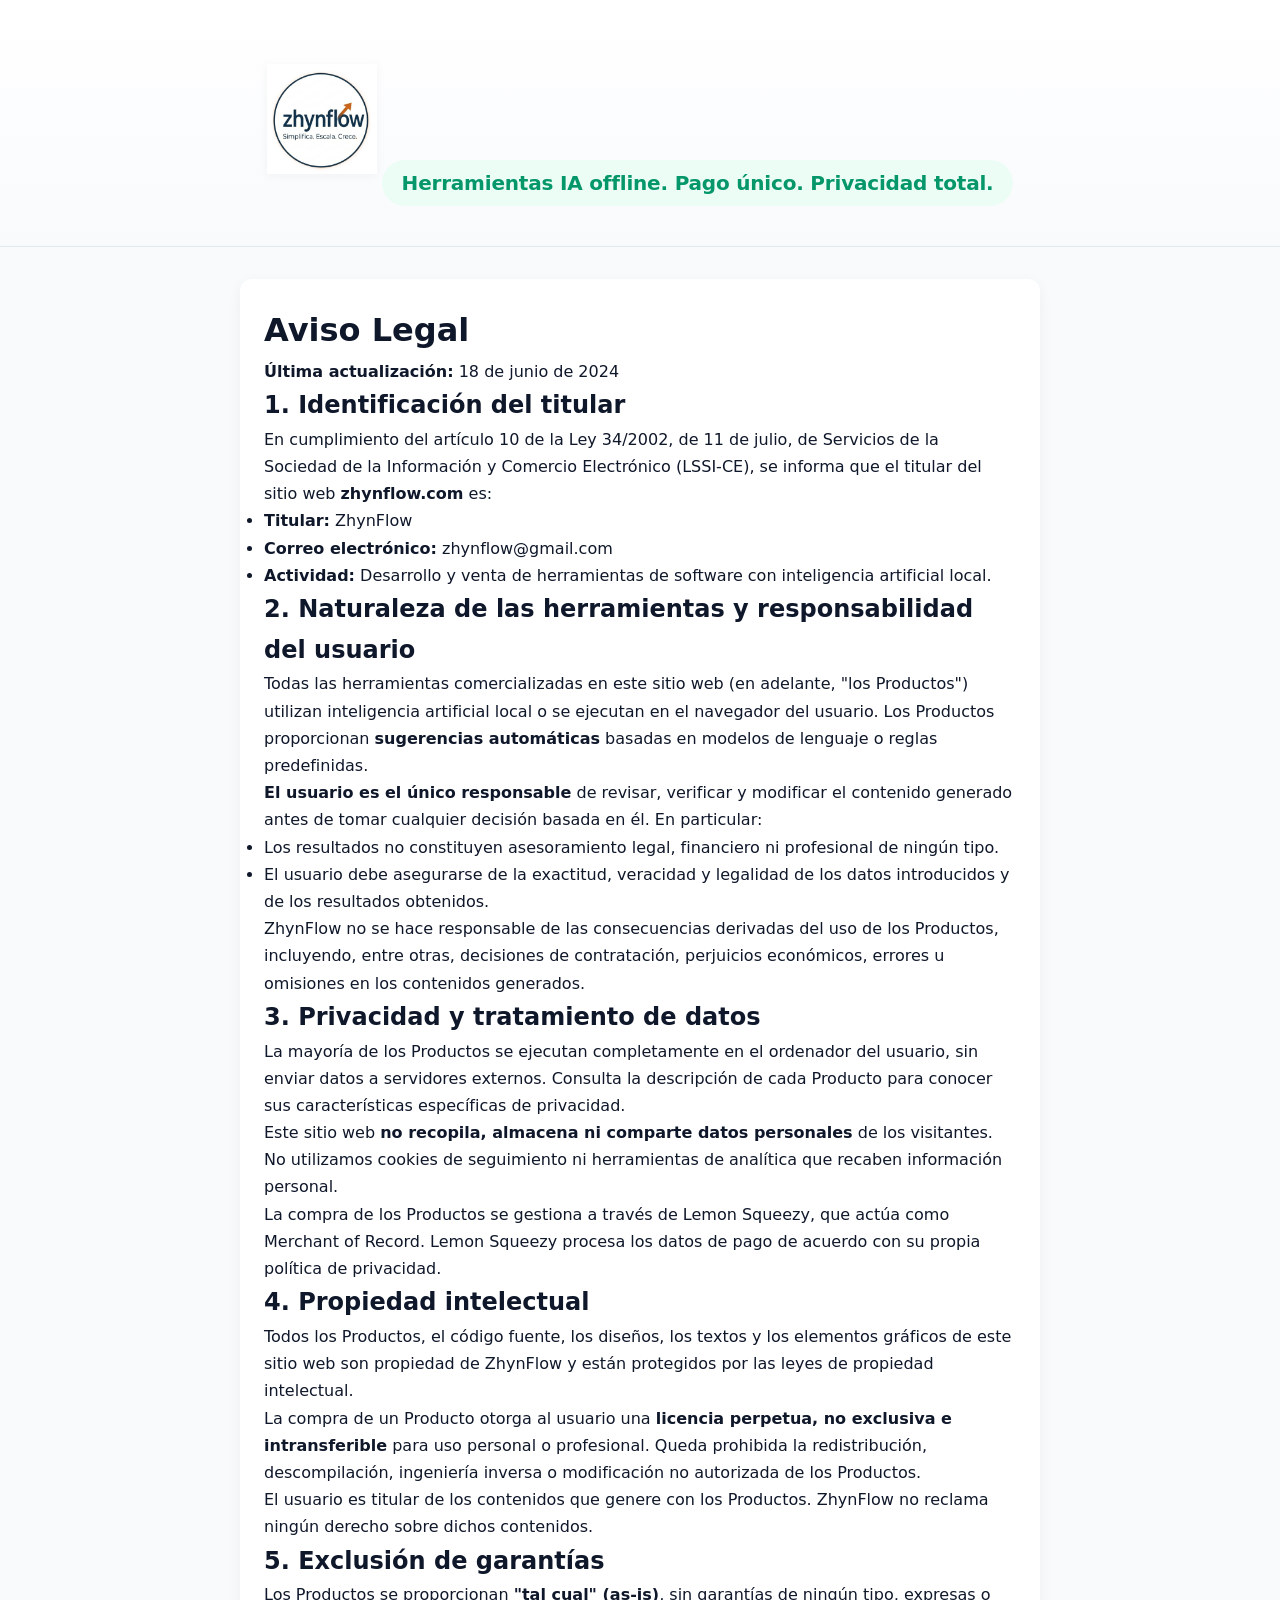
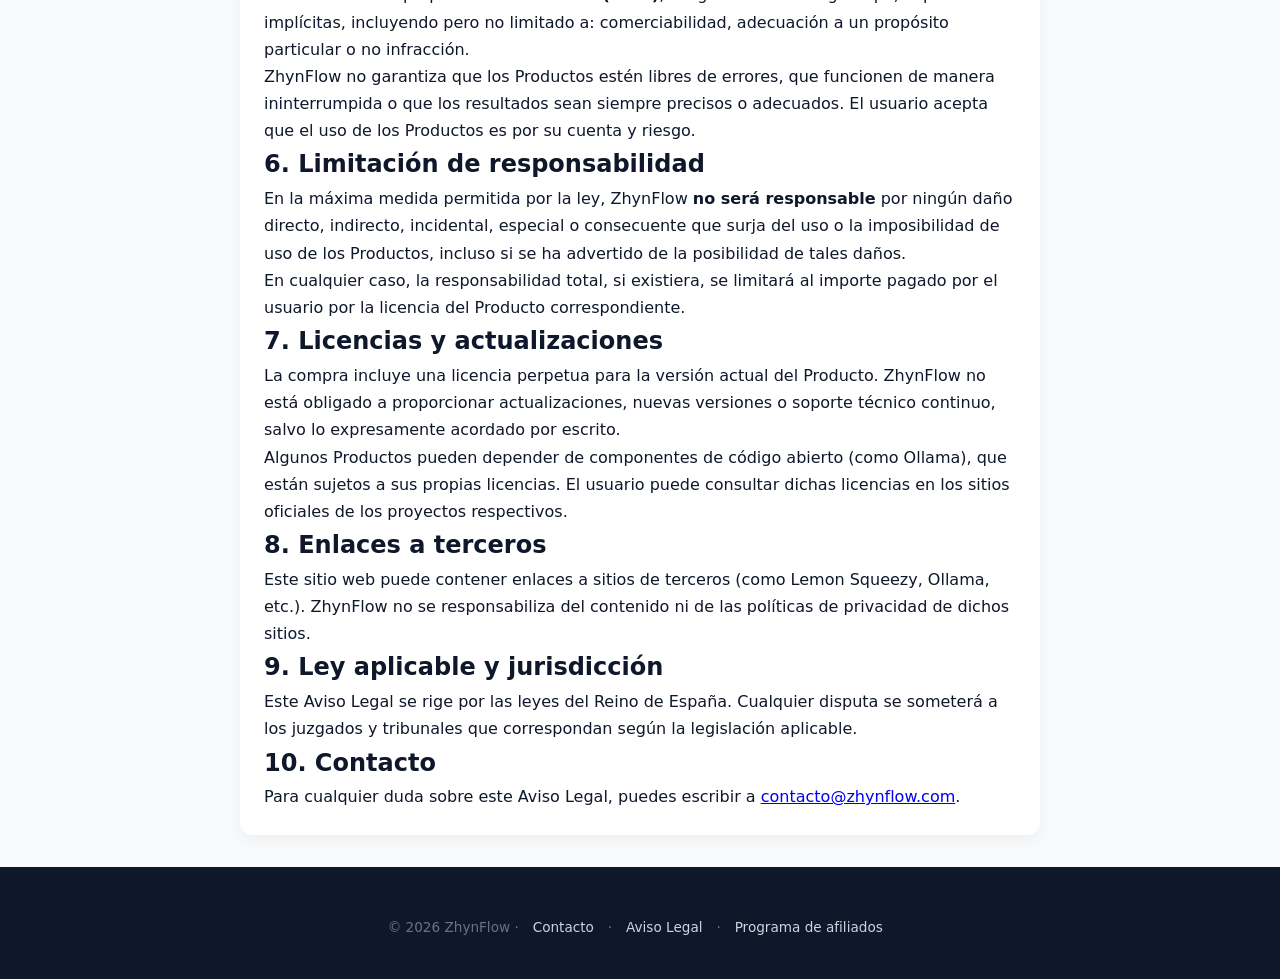
==== commit 53684658: "Update legal.html" ====
--- a/legal.html
+++ b/legal.html
@@ -67,7 +67,7 @@
     </main>
 
     <footer>
-        <p>© 2024 ZhynFlow · <a href="mailto:zhynflow@gmail.com">Contacto</a> · <a href="legal.html">Aviso Legal</a> · <a href="https://zhynflow.lemonsqueezy.com/affiliates">Programa de afiliados</a></p>
+        <p>© 2026 ZhynFlow · <a href="mailto:zhynflow@gmail.com">Contacto</a> · <a href="legal.html">Aviso Legal</a> · <a href="https://zhynflow.lemonsqueezy.com/affiliates">Programa de afiliados</a></p>
     </footer>
 </body>
 </html>
